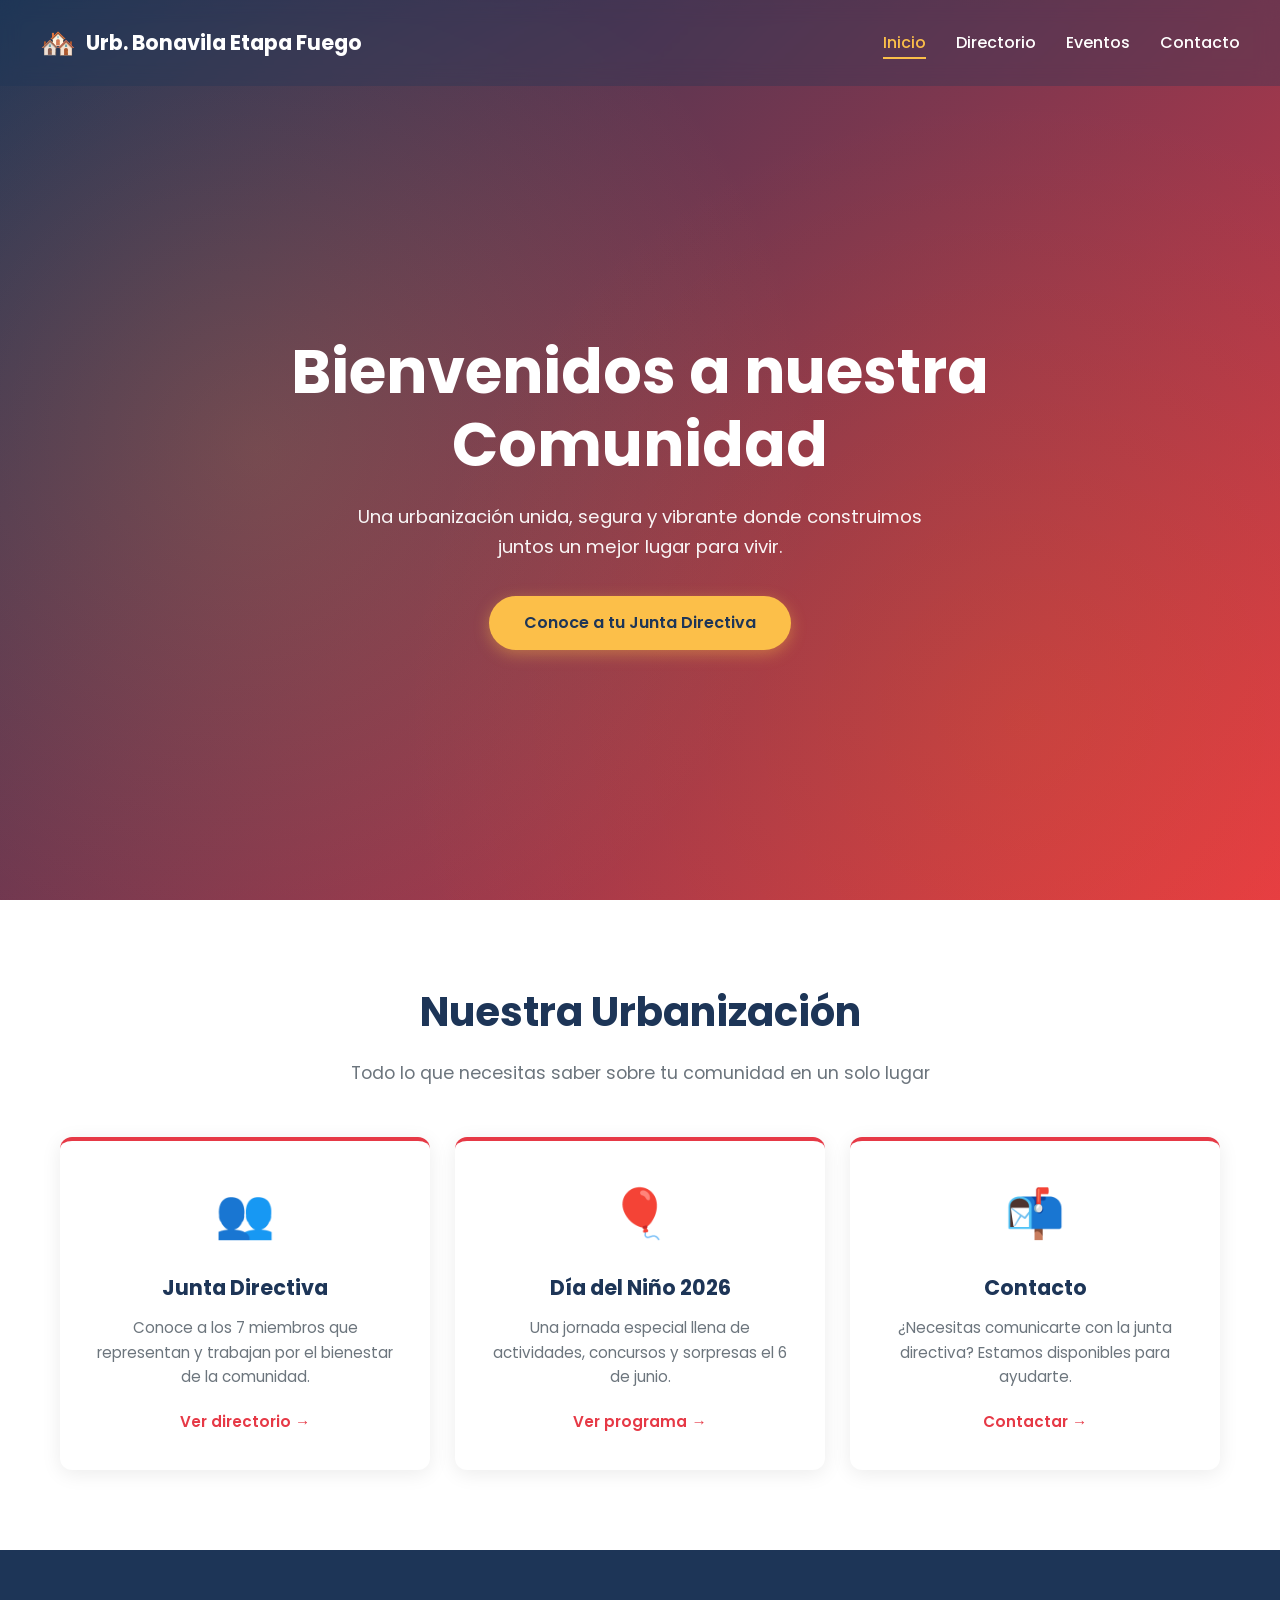
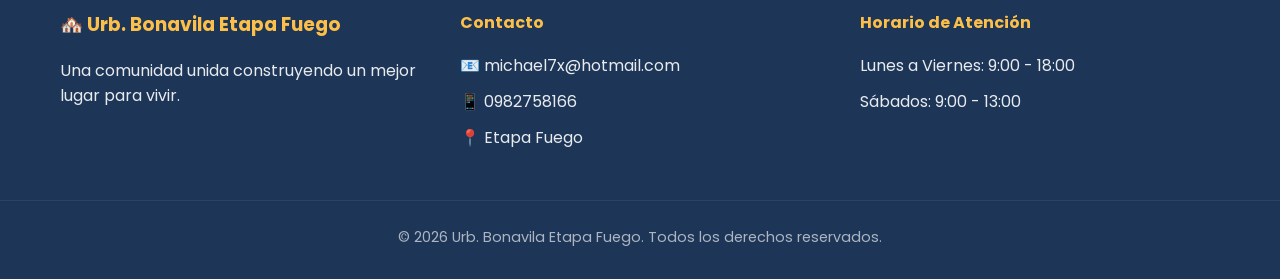
==== index.html @ 64ab481c "Add community portal pages, styles, and assets Introduce the initial site for Urb. Bonavila Etapa Fu" ====
<!DOCTYPE html>
<html lang="es">
<head>
    <meta charset="UTF-8">
    <meta name="viewport" content="width=device-width, initial-scale=1.0">
    <link rel="icon" href="system/icono.ico">
    <title>Urb. Bonavila Etapa Fuego - Portal Comunitario</title>
    <link rel="stylesheet" href="styles.css">
    <link href="https://fonts.googleapis.com/css2?family=Poppins:wght@300;400;500;600;700&display=swap" rel="stylesheet">
</head>
<body>
    <header class="hero">
        <nav class="navbar">
            <div class="logo">
                <a href="index.html" style="text-decoration:none;color:inherit;display:flex;align-items:center;gap:10px;">
                    <span class="logo-icon">🏘️</span>
                    <span class="logo-text">Urb. Bonavila Etapa Fuego</span>
                </a>
            </div>
            <ul class="nav-links">
                <li><a href="index.html" class="active">Inicio</a></li>
                <li><a href="directorio.html">Directorio</a></li>
                <li><a href="eventos.html">Eventos</a></li>
                <li><a href="index.html#contacto">Contacto</a></li>
            </ul>
            <button class="menu-toggle" aria-label="Menú">☰</button>
        </nav>
        <div class="hero-content" id="inicio">
            <h1>Bienvenidos a nuestra Comunidad</h1>
            <p>Una urbanización unida, segura y vibrante donde construimos juntos un mejor lugar para vivir.</p>
            <a href="directorio.html" class="btn-primary">Conoce a tu Junta Directiva</a>
        </div>
    </header>

    <main>
        <!-- ACCESOS RÁPIDOS -->
        <section class="section" id="highlights">
            <div class="container">
                <div class="section-header">
                    <h2>Nuestra Urbanización</h2>
                    <p>Todo lo que necesitas saber sobre tu comunidad en un solo lugar</p>
                </div>
                <div class="highlights-grid">
                    <a href="directorio.html" class="highlight-card">
                        <div class="highlight-icon">👥</div>
                        <h3>Junta Directiva</h3>
                        <p>Conoce a los 7 miembros que representan y trabajan por el bienestar de la comunidad.</p>
                        <span class="highlight-link">Ver directorio →</span>
                    </a>
                    <a href="eventos.html" class="highlight-card">
                        <div class="highlight-icon">🎈</div>
                        <h3>Día del Niño 2026</h3>
                        <p>Una jornada especial llena de actividades, concursos y sorpresas el 6 de junio.</p>
                        <span class="highlight-link">Ver programa →</span>
                    </a>
                    <a href="index.html#contacto" class="highlight-card">
                        <div class="highlight-icon">📬</div>
                        <h3>Contacto</h3>
                        <p>¿Necesitas comunicarte con la junta directiva? Estamos disponibles para ayudarte.</p>
                        <span class="highlight-link">Contactar →</span>
                    </a>
                </div>
            </div>
        </section>
    </main>

    <footer id="contacto">
        <div class="container footer-grid">
            <div>
                <h3>🏘️ Urb. Bonavila Etapa Fuego</h3>
                <p>Una comunidad unida construyendo un mejor lugar para vivir.</p>
            </div>
            <div>
                <h4>Contacto</h4>
                <p>📧 michael7x@hotmail.com</p>
                <p>📱 0982758166</p>
                <p>📍 Etapa Fuego</p>
            </div>
            <div>
                <h4>Horario de Atención</h4>
                <p>Lunes a Viernes: 9:00 - 18:00</p>
                <p>Sábados: 9:00 - 13:00</p>
            </div>
        </div>
        <div class="footer-bottom">
            <p>&copy; 2026 Urb. Bonavila Etapa Fuego. Todos los derechos reservados.</p>
        </div>
    </footer>

    <script src="script.js"></script>
</body>
</html>
---- styles.css ----
/* ===== RESET & BASE ===== */
* {
    margin: 0;
    padding: 0;
    box-sizing: border-box;
}

:root {
    --primary: #e63946;
    --primary-dark: #c1121f;
    --secondary: #f77f00;
    --accent: #fcbf49;
    --dark: #1d3557;
    --light: #f1faee;
    --gray: #6c757d;
    --light-gray: #f8f9fa;
    --white: #ffffff;
    --shadow: 0 4px 20px rgba(0, 0, 0, 0.08);
    --shadow-hover: 0 8px 30px rgba(0, 0, 0, 0.15);
    --transition: all 0.3s ease;
    --radius: 12px;
}

html { scroll-behavior: smooth; }

body {
    font-family: 'Poppins', -apple-system, BlinkMacSystemFont, sans-serif;
    line-height: 1.6;
    color: var(--dark);
    background: var(--white);
}

.container {
    max-width: 1200px;
    margin: 0 auto;
    padding: 0 20px;
}

/* ===== NAVBAR ===== */
.hero {
    background: linear-gradient(135deg, var(--dark) 0%, var(--primary) 100%);
    color: var(--white);
    min-height: 100vh;
    display: flex;
    flex-direction: column;
    position: relative;
    overflow: hidden;
}

.hero::before {
    content: '';
    position: absolute;
    inset: 0;
    background: radial-gradient(circle at 20% 50%, rgba(252, 191, 73, 0.15) 0%, transparent 50%),
                radial-gradient(circle at 80% 80%, rgba(247, 127, 0, 0.15) 0%, transparent 50%);
}

.navbar {
    display: flex;
    justify-content: space-between;
    align-items: center;
    padding: 20px 40px;
    position: relative;
    z-index: 10;
    backdrop-filter: blur(10px);
    background: rgba(29, 53, 87, 0.3);
}

.logo {
    display: flex;
    align-items: center;
    gap: 10px;
    font-weight: 700;
    font-size: 1.3rem;
}

.logo-icon { font-size: 1.8rem; }

.nav-links {
    display: flex;
    gap: 30px;
    list-style: none;
}

.nav-links a {
    color: var(--white);
    text-decoration: none;
    font-weight: 500;
    transition: var(--transition);
    position: relative;
}

.nav-links a::after {
    content: '';
    position: absolute;
    bottom: -5px;
    left: 0;
    width: 0;
    height: 2px;
    background: var(--accent);
    transition: width 0.3s ease;
}

.nav-links a:hover::after { width: 100%; }

.menu-toggle {
    display: none;
    background: none;
    border: none;
    color: var(--white);
    font-size: 1.8rem;
    cursor: pointer;
}

/* ===== HERO CONTENT ===== */
.hero-content {
    flex: 1;
    display: flex;
    flex-direction: column;
    justify-content: center;
    align-items: center;
    text-align: center;
    padding: 60px 20px;
    position: relative;
    z-index: 5;
    max-width: 800px;
    margin: 0 auto;
}

.hero-content h1 {
    font-size: clamp(2rem, 5vw, 3.8rem);
    font-weight: 700;
    margin-bottom: 20px;
    line-height: 1.2;
}

.hero-content p {
    font-size: 1.15rem;
    margin-bottom: 35px;
    opacity: 0.95;
    max-width: 600px;
}

.btn-primary {
    display: inline-block;
    background: var(--accent);
    color: var(--dark);
    padding: 14px 35px;
    border-radius: 50px;
    text-decoration: none;
    font-weight: 600;
    transition: var(--transition);
    box-shadow: 0 4px 15px rgba(252, 191, 73, 0.4);
}

.btn-primary:hover {
    transform: translateY(-3px);
    box-shadow: 0 8px 25px rgba(252, 191, 73, 0.6);
    background: var(--secondary);
    color: var(--white);
}

/* ===== SECTIONS ===== */
.section {
    padding: 80px 0;
}

.section-alt {
    background: var(--light-gray);
}

.section-header {
    text-align: center;
    margin-bottom: 50px;
}

.section-header h2 {
    font-size: clamp(1.8rem, 4vw, 2.5rem);
    color: var(--dark);
    margin-bottom: 15px;
    font-weight: 700;
}

.section-header p {
    color: var(--gray);
    font-size: 1.1rem;
    max-width: 600px;
    margin: 0 auto;
}

.event-date-badge {
    display: inline-block;
    margin-top: 20px;
    background: linear-gradient(135deg, var(--primary), var(--secondary));
    color: var(--white);
    padding: 10px 25px;
    border-radius: 50px;
    font-weight: 600;
    box-shadow: var(--shadow);
}

/* ===== TABS ===== */
.tabs {
    background: var(--white);
    border-radius: var(--radius);
    box-shadow: var(--shadow);
    overflow: hidden;
}

.tab-buttons {
    display: flex;
    flex-wrap: wrap;
    background: var(--light-gray);
    border-bottom: 1px solid #e0e0e0;
}

.tab-btn {
    flex: 1;
    min-width: 130px;
    padding: 18px 20px;
    background: transparent;
    border: none;
    cursor: pointer;
    font-family: inherit;
    font-size: 0.95rem;
    font-weight: 500;
    color: var(--gray);
    transition: var(--transition);
    border-bottom: 3px solid transparent;
    white-space: nowrap;
}

.tab-btn:hover {
    color: var(--primary);
    background: rgba(230, 57, 70, 0.05);
}

.tab-btn.active {
    color: var(--primary);
    background: var(--white);
    border-bottom-color: var(--primary);
    font-weight: 600;
}

.tab-content {
    display: none;
    padding: 40px;
    animation: fadeIn 0.4s ease;
}

.tab-content.active { display: block; }

@keyframes fadeIn {
    from { opacity: 0; transform: translateY(10px); }
    to { opacity: 1; transform: translateY(0); }
}

/* ===== PROFILE CARD ===== */
.profile-card {
    display: flex;
    gap: 35px;
    align-items: flex-start;
}

.avatar {
    width: 120px;
    height: 120px;
    background: linear-gradient(135deg, var(--primary), var(--secondary));
    border-radius: 50%;
    display: flex;
    align-items: center;
    justify-content: center;
    font-size: 3.5rem;
    flex-shrink: 0;
    box-shadow: var(--shadow);
}

.profile-info { flex: 1; }

.role-badge {
    display: inline-block;
    background: rgba(230, 57, 70, 0.1);
    color: var(--primary);
    padding: 5px 14px;
    border-radius: 20px;
    font-size: 0.85rem;
    font-weight: 600;
    margin-bottom: 10px;
}

.avatar--photo {
    background: none;
    box-shadow: var(--shadow);
    overflow: hidden;
}

.avatar--photo img {
    width: 100%;
    height: 100%;
    object-fit: cover;
    display: block;
}

.profile-info h3 {
    font-size: 1.6rem;
    color: var(--dark);
    margin-bottom: 12px;
}

.description {
    color: var(--gray);
    margin-bottom: 18px;
}

.responsibilities {
    list-style: none;
    margin-bottom: 20px;
}

.responsibilities li {
    padding: 6px 0 6px 25px;
    position: relative;
    color: var(--dark);
}

.responsibilities li::before {
    content: '✓';
    position: absolute;
    left: 0;
    color: var(--primary);
    font-weight: 700;
}

.vocal-support {
    color: var(--gray);
    font-style: italic;
    font-size: 0.95rem;
    margin-bottom: 18px;
}

.contact-row {
    display: flex;
    flex-wrap: wrap;
    gap: 20px;
    padding-top: 15px;
    border-top: 1px solid #eee;
    color: var(--gray);
    font-size: 0.95rem;
}

/* ===== EVENTS TIMELINE ===== */
.events-timeline {
    display: grid;
    grid-template-columns: repeat(auto-fill, minmax(320px, 1fr));
    gap: 25px;
    margin-bottom: 40px;
}

.event-card {
    background: var(--white);
    border-radius: var(--radius);
    overflow: hidden;
    box-shadow: var(--shadow);
    transition: var(--transition);
    display: flex;
    flex-direction: column;
}

.event-card:hover {
    transform: translateY(-5px);
    box-shadow: var(--shadow-hover);
}

.event-time {
    background: linear-gradient(135deg, var(--primary), var(--secondary));
    color: var(--white);
    padding: 12px 20px;
    font-weight: 600;
    font-size: 1.05rem;
}

.event-body {
    padding: 25px;
    flex: 1;
    display: flex;
    flex-direction: column;
}

.event-icon {
    font-size: 2.5rem;
    margin-bottom: 12px;
}

.event-body h3 {
    color: var(--dark);
    margin-bottom: 10px;
    font-size: 1.2rem;
}

.event-body p {
    color: var(--gray);
    margin-bottom: 15px;
    flex: 1;
}

.event-location {
    color: var(--primary);
    font-size: 0.9rem;
    font-weight: 500;
}

/* ===== INFO BOX ===== */
.event-info-box {
    background: var(--white);
    border-radius: var(--radius);
    padding: 35px;
    box-shadow: var(--shadow);
    border-left: 5px solid var(--accent);
}

.event-info-box h3 {
    color: var(--dark);
    margin-bottom: 20px;
    font-size: 1.4rem;
}

.event-info-box ul {
    list-style: none;
}

.event-info-box li {
    padding: 10px 0;
    border-bottom: 1px dashed #eee;
    color: var(--dark);
}

.event-info-box li:last-child { border-bottom: none; }

.event-info-box strong { color: var(--primary); }

/* ===== FOOTER ===== */
footer {
    background: var(--dark);
    color: var(--white);
    padding: 60px 0 20px;
}

.footer-grid {
    display: grid;
    grid-template-columns: repeat(auto-fit, minmax(250px, 1fr));
    gap: 40px;
    margin-bottom: 40px;
}

footer h3, footer h4 {
    margin-bottom: 18px;
    color: var(--accent);
}

footer p {
    margin-bottom: 10px;
    opacity: 0.9;
}

.footer-bottom {
    text-align: center;
    padding-top: 25px;
    border-top: 1px solid rgba(255, 255, 255, 0.1);
    opacity: 0.7;
    font-size: 0.9rem;
}

/* ===== PAGE HEADER (inner pages) ===== */
.page-header {
    background: linear-gradient(135deg, var(--dark) 0%, var(--primary) 100%);
    color: var(--white);
    position: relative;
    overflow: hidden;
}

.page-header::before {
    content: '';
    position: absolute;
    inset: 0;
    background: radial-gradient(circle at 20% 50%, rgba(252, 191, 73, 0.15) 0%, transparent 50%),
                radial-gradient(circle at 80% 80%, rgba(247, 127, 0, 0.15) 0%, transparent 50%);
}

.page-header--events {
    background: linear-gradient(135deg, #1a0a2e 0%, #e63946 60%, #f77f00 100%);
}

.page-header-content {
    position: relative;
    z-index: 5;
    text-align: center;
    padding: 50px 20px 60px;
    max-width: 800px;
    margin: 0 auto;
}

.page-header-content h1 {
    font-size: clamp(1.8rem, 4vw, 3rem);
    font-weight: 700;
    margin-bottom: 15px;
}

.page-header-content p {
    font-size: 1.05rem;
    opacity: 0.9;
    margin-bottom: 20px;
}

.page-breadcrumb {
    display: block;
    font-size: 0.9rem;
    opacity: 0.75;
    margin-bottom: 12px;
}

.page-breadcrumb a {
    color: var(--accent);
    text-decoration: none;
}

/* ===== ACTIVE NAV LINK ===== */
.nav-links a.active {
    color: var(--accent);
}

.nav-links a.active::after { width: 100%; background: var(--accent); }

/* ===== HIGHLIGHTS GRID ===== */
.highlights-grid {
    display: grid;
    grid-template-columns: repeat(auto-fit, minmax(280px, 1fr));
    gap: 25px;
}

.highlight-card {
    display: block;
    background: var(--white);
    border-radius: var(--radius);
    padding: 35px 30px;
    text-decoration: none;
    color: var(--dark);
    box-shadow: var(--shadow);
    border-top: 4px solid var(--primary);
    transition: var(--transition);
    text-align: center;
}

.highlight-card:hover {
    transform: translateY(-6px);
    box-shadow: var(--shadow-hover);
    border-top-color: var(--secondary);
}

.highlight-icon {
    font-size: 3rem;
    margin-bottom: 18px;
}

.highlight-card h3 {
    font-size: 1.3rem;
    margin-bottom: 12px;
    color: var(--dark);
}

.highlight-card p {
    color: var(--gray);
    margin-bottom: 20px;
    font-size: 0.95rem;
}

.highlight-link {
    color: var(--primary);
    font-weight: 600;
    font-size: 0.95rem;
}

/* ===== EVENTS HUB ===== */
.events-hub {
    display: grid;
    grid-template-columns: repeat(auto-fit, minmax(340px, 1fr));
    gap: 30px;
}

.event-hub-card {
    display: flex;
    flex-direction: column;
    text-decoration: none;
    color: var(--dark);
    background: var(--white);
    border-radius: var(--radius);
    overflow: hidden;
    box-shadow: var(--shadow);
    transition: var(--transition);
}

.event-hub-card:hover {
    transform: translateY(-8px);
    box-shadow: var(--shadow-hover);
}

.event-hub-banner {
    height: 160px;
    display: flex;
    align-items: center;
    justify-content: center;
}

.event-hub-banner--nino {
    background: linear-gradient(135deg, #e63946, #fcbf49);
}

.event-hub-banner--padre {
    background: linear-gradient(135deg, #1d3557, #457b9d);
}

.event-hub-emoji { font-size: 5rem; }

.event-hub-body {
    padding: 28px;
    flex: 1;
    display: flex;
    flex-direction: column;
    gap: 14px;
}

.event-hub-meta {
    display: flex;
    align-items: center;
    justify-content: space-between;
    gap: 10px;
}

.event-hub-tag {
    font-size: 0.8rem;
    font-weight: 600;
    color: var(--gray);
    text-transform: uppercase;
    letter-spacing: 0.05em;
}

.event-hub-status {
    font-size: 0.78rem;
    font-weight: 600;
    padding: 4px 12px;
    border-radius: 20px;
}

.event-hub-status--upcoming {
    background: rgba(34, 197, 94, 0.12);
    color: #15803d;
}

.event-hub-status--past {
    background: rgba(107, 114, 128, 0.12);
    color: #4b5563;
}

.event-hub-card h3 {
    font-size: 1.5rem;
    color: var(--dark);
    margin: 0;
}

.event-hub-card p {
    color: var(--gray);
    font-size: 0.95rem;
    margin: 0;
    flex: 1;
}

.event-hub-details {
    display: flex;
    flex-direction: column;
    gap: 6px;
    font-size: 0.9rem;
    color: var(--dark);
    padding: 14px 0;
    border-top: 1px solid #f0f0f0;
    border-bottom: 1px solid #f0f0f0;
}

.event-hub-footer { padding-top: 4px; }

.event-hub-cta {
    color: var(--primary);
    font-weight: 600;
    font-size: 0.95rem;
}

/* Page header color variants */
.page-header--nino {
    background: linear-gradient(135deg, #7b1523 0%, #e63946 50%, #f77f00 100%);
}

.page-header--padre {
    background: linear-gradient(135deg, #0d1b2a 0%, #1d3557 50%, #457b9d 100%);
}

@media (max-width: 480px) {
    .events-hub { grid-template-columns: 1fr; }
    .event-hub-banner { height: 120px; }
    .event-hub-emoji { font-size: 3.5rem; }
}

/* ===== PARTICIPANTS TABLE ===== */
.ev-tabs .tab-content { padding: 30px 35px; }

.table-toolbar {
    display: flex;
    justify-content: space-between;
    align-items: center;
    flex-wrap: wrap;
    gap: 15px;
    margin-bottom: 20px;
}

.table-toolbar h3 {
    font-size: 1.25rem;
    color: var(--dark);
}

.table-search {
    padding: 9px 16px;
    border: 2px solid #e0e0e0;
    border-radius: 50px;
    font-family: inherit;
    font-size: 0.9rem;
    outline: none;
    transition: var(--transition);
    width: 250px;
}

.table-search:focus {
    border-color: var(--primary);
    box-shadow: 0 0 0 3px rgba(230, 57, 70, 0.1);
}

.table-wrapper {
    overflow-x: auto;
    border-radius: var(--radius);
    box-shadow: var(--shadow);
}

.participants-table {
    width: 100%;
    border-collapse: collapse;
    background: var(--white);
    font-size: 0.95rem;
}

.participants-table thead tr {
    background: linear-gradient(135deg, var(--dark), var(--primary));
    color: var(--white);
}

.participants-table th {
    padding: 14px 18px;
    text-align: left;
    font-weight: 600;
    white-space: nowrap;
}

.participants-table td {
    padding: 14px 18px;
    vertical-align: top;
    border-bottom: 1px solid #f0f0f0;
    color: var(--dark);
}

.participants-table tbody tr:hover {
    background: rgba(230, 57, 70, 0.04);
}

.participants-table tbody tr:last-child td { border-bottom: none; }

.text-center { text-align: center; font-weight: 600; }

.badge {
    display: inline-block;
    padding: 4px 12px;
    border-radius: 20px;
    font-size: 0.8rem;
    font-weight: 600;
    white-space: nowrap;
}

.badge--pending {
    background: rgba(247, 127, 0, 0.15);
    color: #c77000;
}

.badge--paid {
    background: rgba(34, 197, 94, 0.15);
    color: #15803d;
}

.children-list {
    list-style: none;
    margin: 0;
    padding: 0;
}

.children-list li {
    padding: 3px 0;
    font-size: 0.9rem;
    color: var(--gray);
}

.table-footer-note {
    margin-top: 14px;
    color: var(--gray);
    font-size: 0.9rem;
    text-align: right;
}

/* Responsive table cards on mobile */
@media (max-width: 640px) {
    .participants-table thead { display: none; }
    .participants-table tbody tr {
        display: block;
        margin-bottom: 16px;
        border-radius: var(--radius);
        box-shadow: var(--shadow);
        overflow: hidden;
    }
    .participants-table td {
        display: flex;
        justify-content: space-between;
        align-items: flex-start;
        gap: 10px;
        border-bottom: 1px solid #f0f0f0;
    }
    .participants-table td::before {
        content: attr(data-label);
        font-weight: 600;
        color: var(--primary);
        white-space: nowrap;
        min-width: 100px;
    }
    .table-search { width: 100%; }
    .table-toolbar { flex-direction: column; align-items: flex-start; }
    .ev-tabs .tab-content { padding: 20px; }
}

/* ===== RESPONSIVE for page-header ===== */
@media (max-width: 480px) {
    .page-header-content { padding: 35px 15px 45px; }
    .highlights-grid { grid-template-columns: 1fr; }
}


@media (max-width: 768px) {
    .navbar {
        padding: 15px 20px;
    }

    .nav-links {
        display: none;
        position: absolute;
        top: 100%;
        left: 0;
        right: 0;
        background: var(--dark);
        flex-direction: column;
        padding: 20px;
        gap: 15px;
    }

    .nav-links.show { display: flex; }

    .menu-toggle { display: block; }

    .section { padding: 60px 0; }

    .tab-buttons { flex-direction: column; }

    .tab-btn {
        min-width: 100%;
        border-bottom: 1px solid #e0e0e0;
        border-left: 3px solid transparent;
    }

    .tab-btn.active {
        border-bottom-color: #e0e0e0;
        border-left-color: var(--primary);
    }

    .tab-content { padding: 25px; }

    .profile-card {
        flex-direction: column;
        align-items: center;
        text-align: center;
    }

    .responsibilities li { text-align: left; }

    .contact-row { justify-content: center; }
}

@media (max-width: 480px) {
    .hero-content { padding: 40px 15px; }
    .avatar { width: 90px; height: 90px; font-size: 2.8rem; }
    .events-timeline { grid-template-columns: 1fr; }
    .event-info-box { padding: 25px; }
}
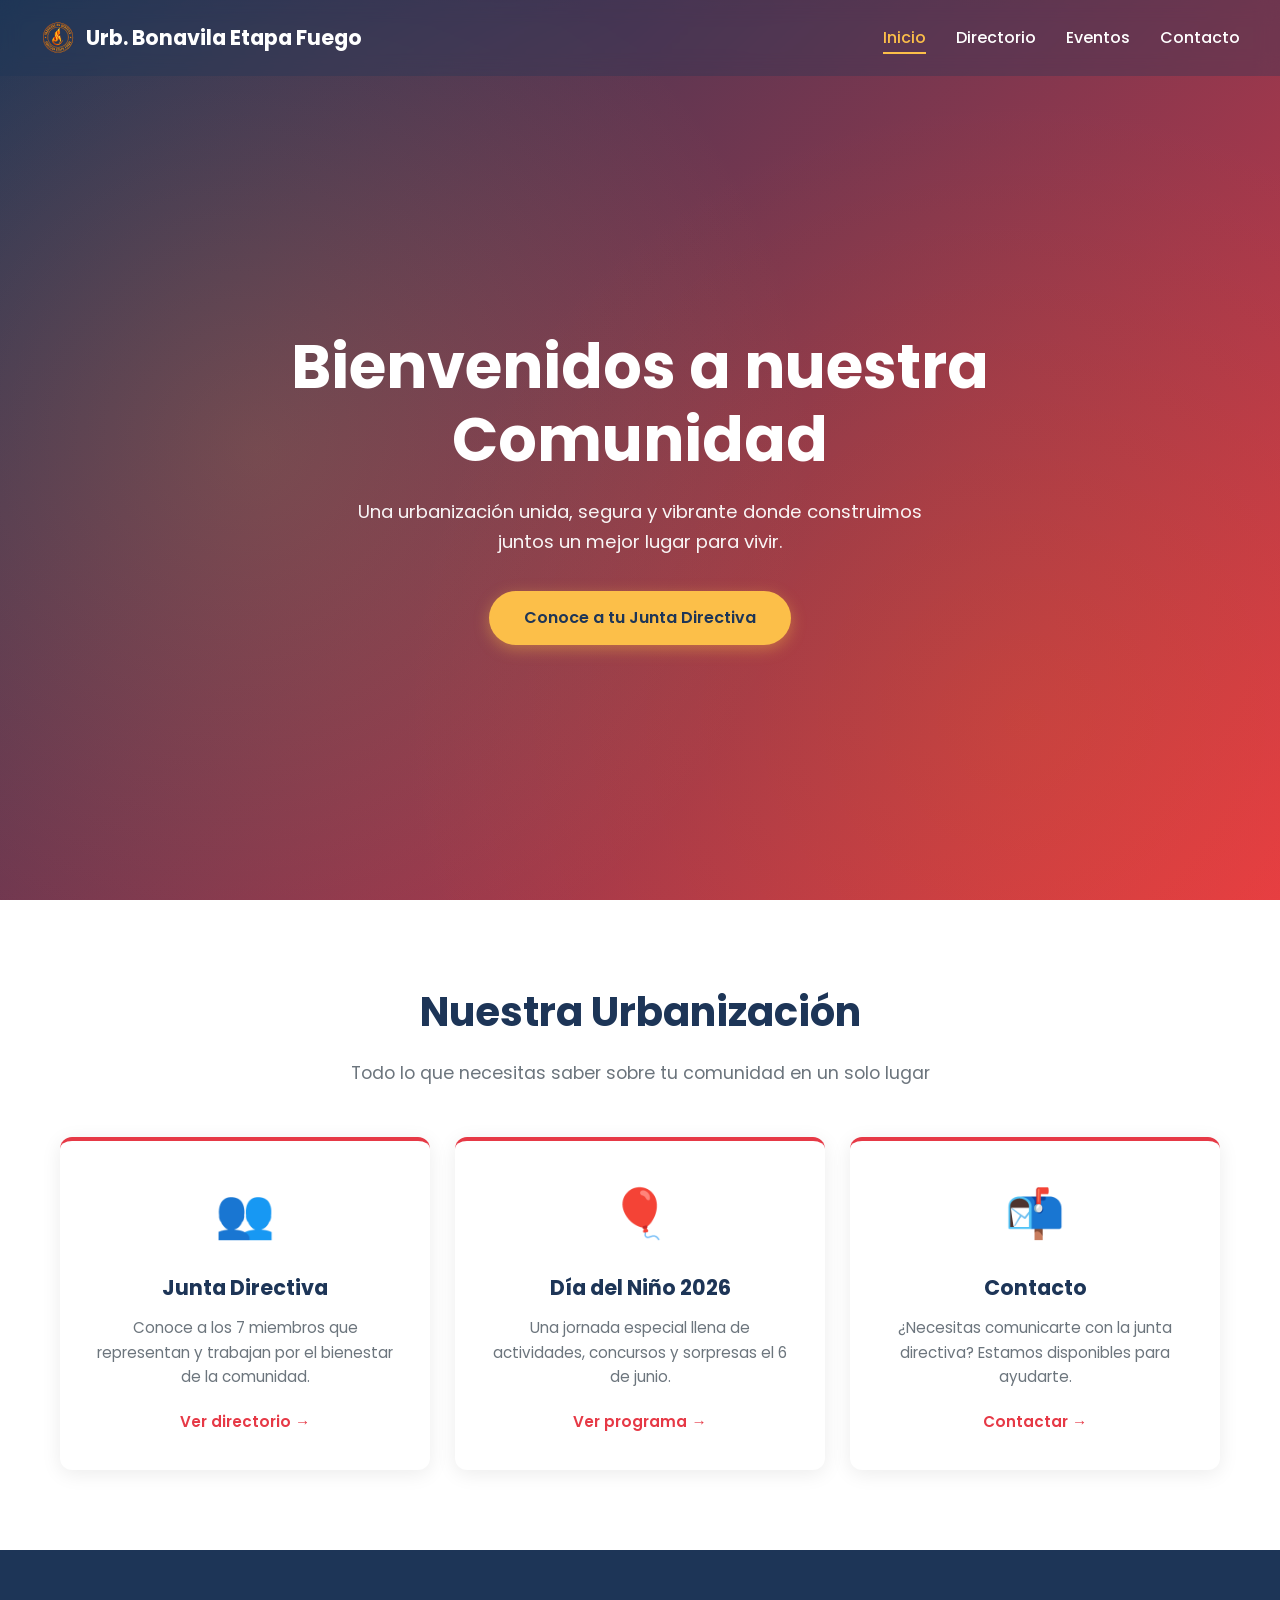
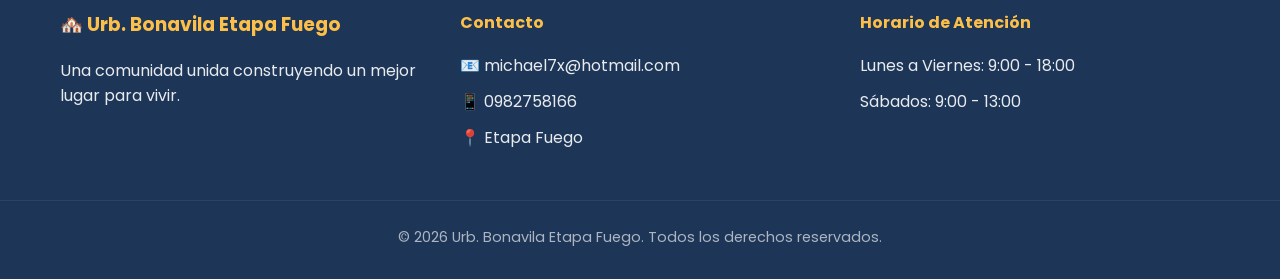
==== commit 4992543a: "Replace emoji logo with image and add asset Replace the emoji-based logo with an <img> element acros" ====
--- a/index.html
+++ b/index.html
@@ -13,7 +13,7 @@
         <nav class="navbar">
             <div class="logo">
                 <a href="index.html" style="text-decoration:none;color:inherit;display:flex;align-items:center;gap:10px;">
-                    <span class="logo-icon">🏘️</span>
+                    <img src="system/icono.png" alt="Logo" class="logo-icon">
                     <span class="logo-text">Urb. Bonavila Etapa Fuego</span>
                 </a>
             </div>
--- a/styles.css
+++ b/styles.css
@@ -74,7 +74,7 @@
     font-size: 1.3rem;
 }
 
-.logo-icon { font-size: 1.8rem; }
+.logo-icon { height: 36px; width: auto; display: block; }
 
 .nav-links {
     display: flex;
@@ -877,17 +877,21 @@
 
     .section { padding: 60px 0; }
 
-    .tab-buttons { flex-direction: column; }
+    .tab-buttons {
+        overflow-x: auto;
+        flex-wrap: nowrap;
+        -webkit-overflow-scrolling: touch;
+        scrollbar-width: none;
+    }
+
+    .tab-buttons::-webkit-scrollbar { display: none; }
 
     .tab-btn {
-        min-width: 100%;
-        border-bottom: 1px solid #e0e0e0;
-        border-left: 3px solid transparent;
-    }
-
-    .tab-btn.active {
-        border-bottom-color: #e0e0e0;
-        border-left-color: var(--primary);
+        flex: 0 0 auto;
+        min-width: unset;
+        padding: 14px 16px;
+        font-size: 0.85rem;
+        white-space: nowrap;
     }
 
     .tab-content { padding: 25px; }
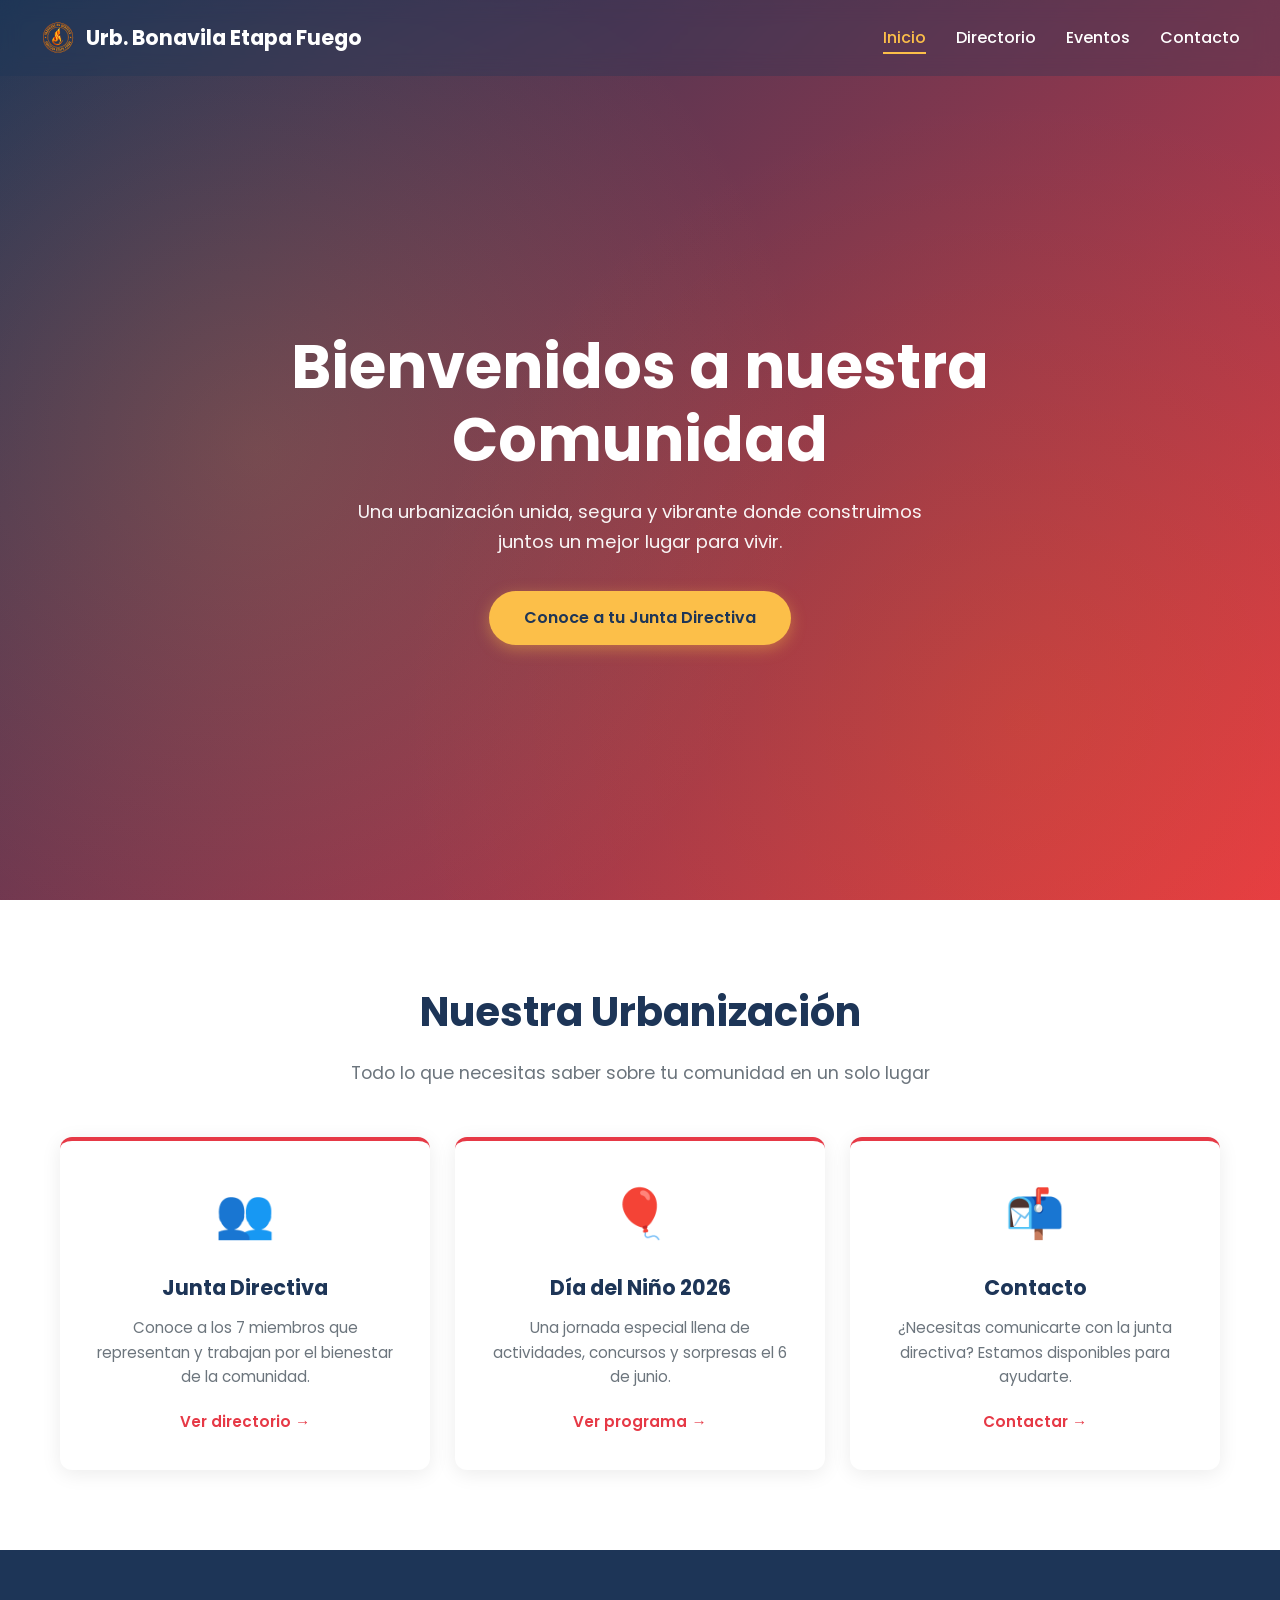
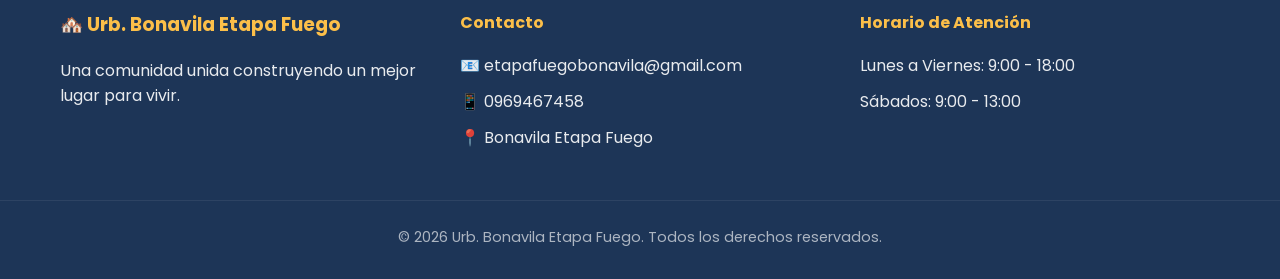
==== commit 30d13b5b: "Add navbar/footer scripts; update events and directorio Introduce shared navbar.js and footer.js and" ====
--- a/index.html
+++ b/index.html
@@ -10,21 +10,8 @@
 </head>
 <body>
     <header class="hero">
-        <nav class="navbar">
-            <div class="logo">
-                <a href="index.html" style="text-decoration:none;color:inherit;display:flex;align-items:center;gap:10px;">
-                    <img src="system/icono.png" alt="Logo" class="logo-icon">
-                    <span class="logo-text">Urb. Bonavila Etapa Fuego</span>
-                </a>
-            </div>
-            <ul class="nav-links">
-                <li><a href="index.html" class="active">Inicio</a></li>
-                <li><a href="directorio.html">Directorio</a></li>
-                <li><a href="eventos.html">Eventos</a></li>
-                <li><a href="index.html#contacto">Contacto</a></li>
-            </ul>
-            <button class="menu-toggle" aria-label="Menú">☰</button>
-        </nav>
+        <nav id="site-navbar" class="navbar"></nav>
+        <script src="navbar.js"></script>
         <div class="hero-content" id="inicio">
             <h1>Bienvenidos a nuestra Comunidad</h1>
             <p>Una urbanización unida, segura y vibrante donde construimos juntos un mejor lugar para vivir.</p>
@@ -64,29 +51,9 @@
         </section>
     </main>
 
-    <footer id="contacto">
-        <div class="container footer-grid">
-            <div>
-                <h3>🏘️ Urb. Bonavila Etapa Fuego</h3>
-                <p>Una comunidad unida construyendo un mejor lugar para vivir.</p>
-            </div>
-            <div>
-                <h4>Contacto</h4>
-                <p>📧 michael7x@hotmail.com</p>
-                <p>📱 0982758166</p>
-                <p>📍 Etapa Fuego</p>
-            </div>
-            <div>
-                <h4>Horario de Atención</h4>
-                <p>Lunes a Viernes: 9:00 - 18:00</p>
-                <p>Sábados: 9:00 - 13:00</p>
-            </div>
-        </div>
-        <div class="footer-bottom">
-            <p>&copy; 2026 Urb. Bonavila Etapa Fuego. Todos los derechos reservados.</p>
-        </div>
-    </footer>
+    <div id="site-footer"></div>
 
+    <script src="footer.js"></script>
     <script src="script.js"></script>
 </body>
 </html>
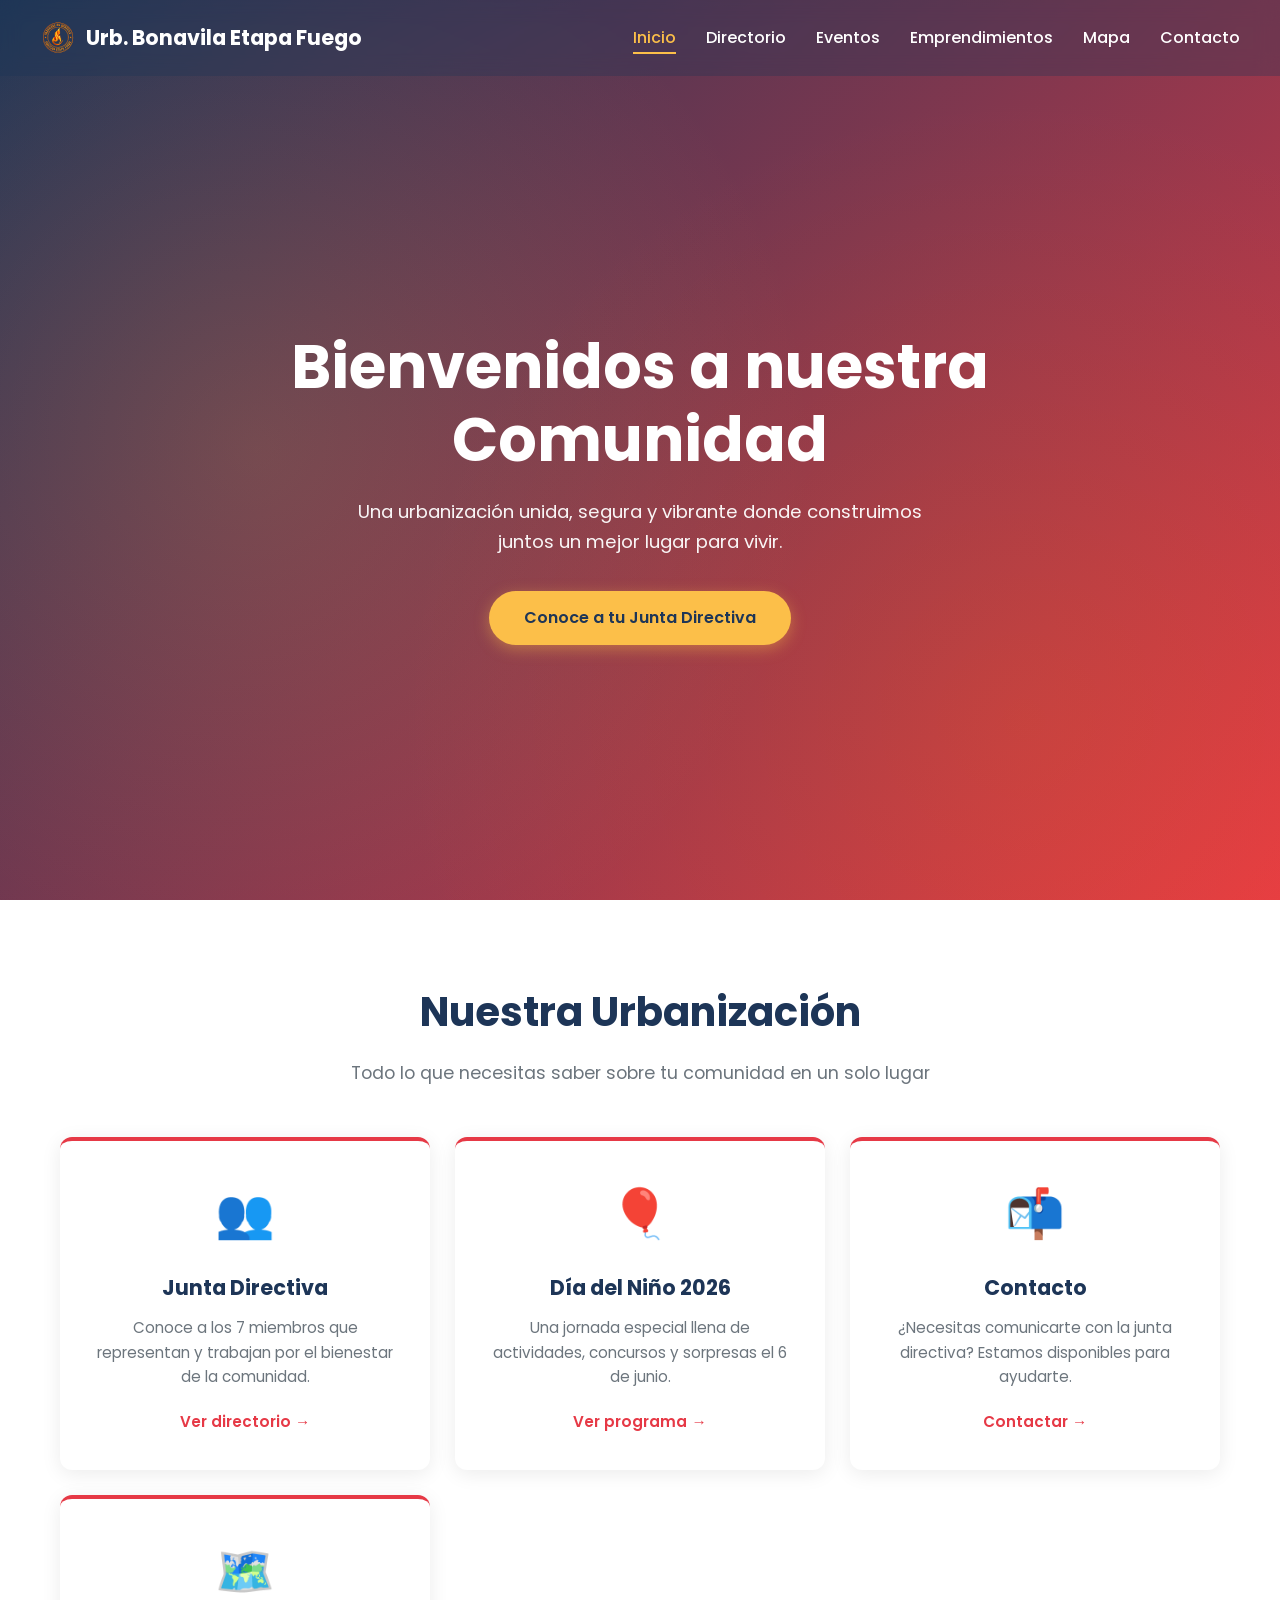
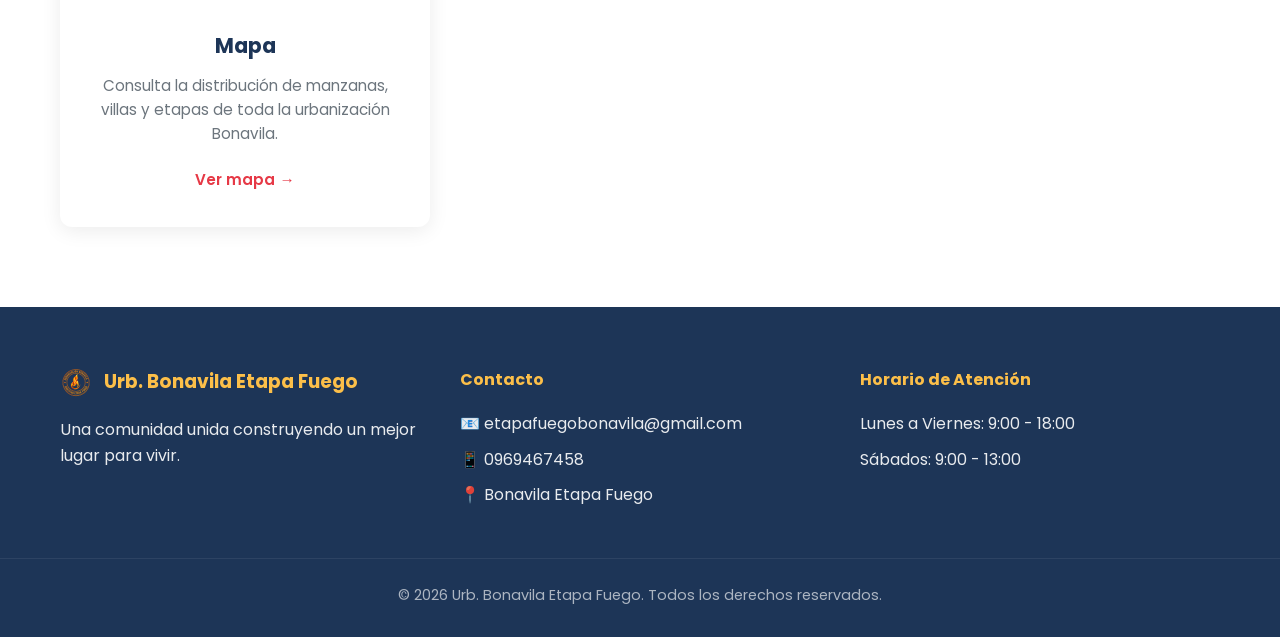
==== commit e0d0fbce: "added mapa" ====
--- a/index.html
+++ b/index.html
@@ -46,6 +46,12 @@
                         <p>¿Necesitas comunicarte con la junta directiva? Estamos disponibles para ayudarte.</p>
                         <span class="highlight-link">Contactar →</span>
                     </a>
+                    <a href="mapa.html" class="highlight-card">
+                        <div class="highlight-icon">🗺️</div>
+                        <h3>Mapa</h3>
+                        <p>Consulta la distribución de manzanas, villas y etapas de toda la urbanización Bonavila.</p>
+                        <span class="highlight-link">Ver mapa →</span>
+                    </a>
                 </div>
             </div>
         </section>
--- a/styles.css
+++ b/styles.css
@@ -817,6 +817,30 @@
     font-size: 0.9rem;
     text-align: right;
 }
+
+/* ===== SUMMARY TOTALES TAB ===== */
+.summary-grid {
+    display: grid;
+    grid-template-columns: repeat(auto-fit, minmax(160px, 1fr));
+    gap: 16px;
+    margin-top: 8px;
+}
+.summary-card {
+    background: #fff;
+    border-radius: var(--radius);
+    box-shadow: var(--shadow);
+    padding: 28px 20px 24px;
+    text-align: center;
+    border-top: 4px solid var(--accent);
+}
+.summary-card--pending { border-top-color: #f77f00; }
+.summary-card--paid    { border-top-color: #2a9d8f; }
+.summary-card--kids    { border-top-color: var(--accent); }
+.summary-card--boy     { border-top-color: #457b9d; }
+.summary-card--girl    { border-top-color: var(--primary); }
+.summary-label { font-size: 0.82rem; color: #888; margin-bottom: 10px; font-weight: 500; text-transform: uppercase; letter-spacing: 0.04em; }
+.summary-value { font-size: 2.4rem; font-weight: 700; color: var(--dark); line-height: 1; }
+.summary-sub   { font-size: 1.05rem; color: #666; margin-top: 8px; font-weight: 600; }
 
 /* Responsive table cards on mobile */
 @media (max-width: 640px) {
@@ -842,6 +866,7 @@
         white-space: nowrap;
         min-width: 100px;
     }
+    .participants-table td.text-center { text-align: left; }
     .table-search { width: 100%; }
     .table-toolbar { flex-direction: column; align-items: flex-start; }
     .ev-tabs .tab-content { padding: 20px; }
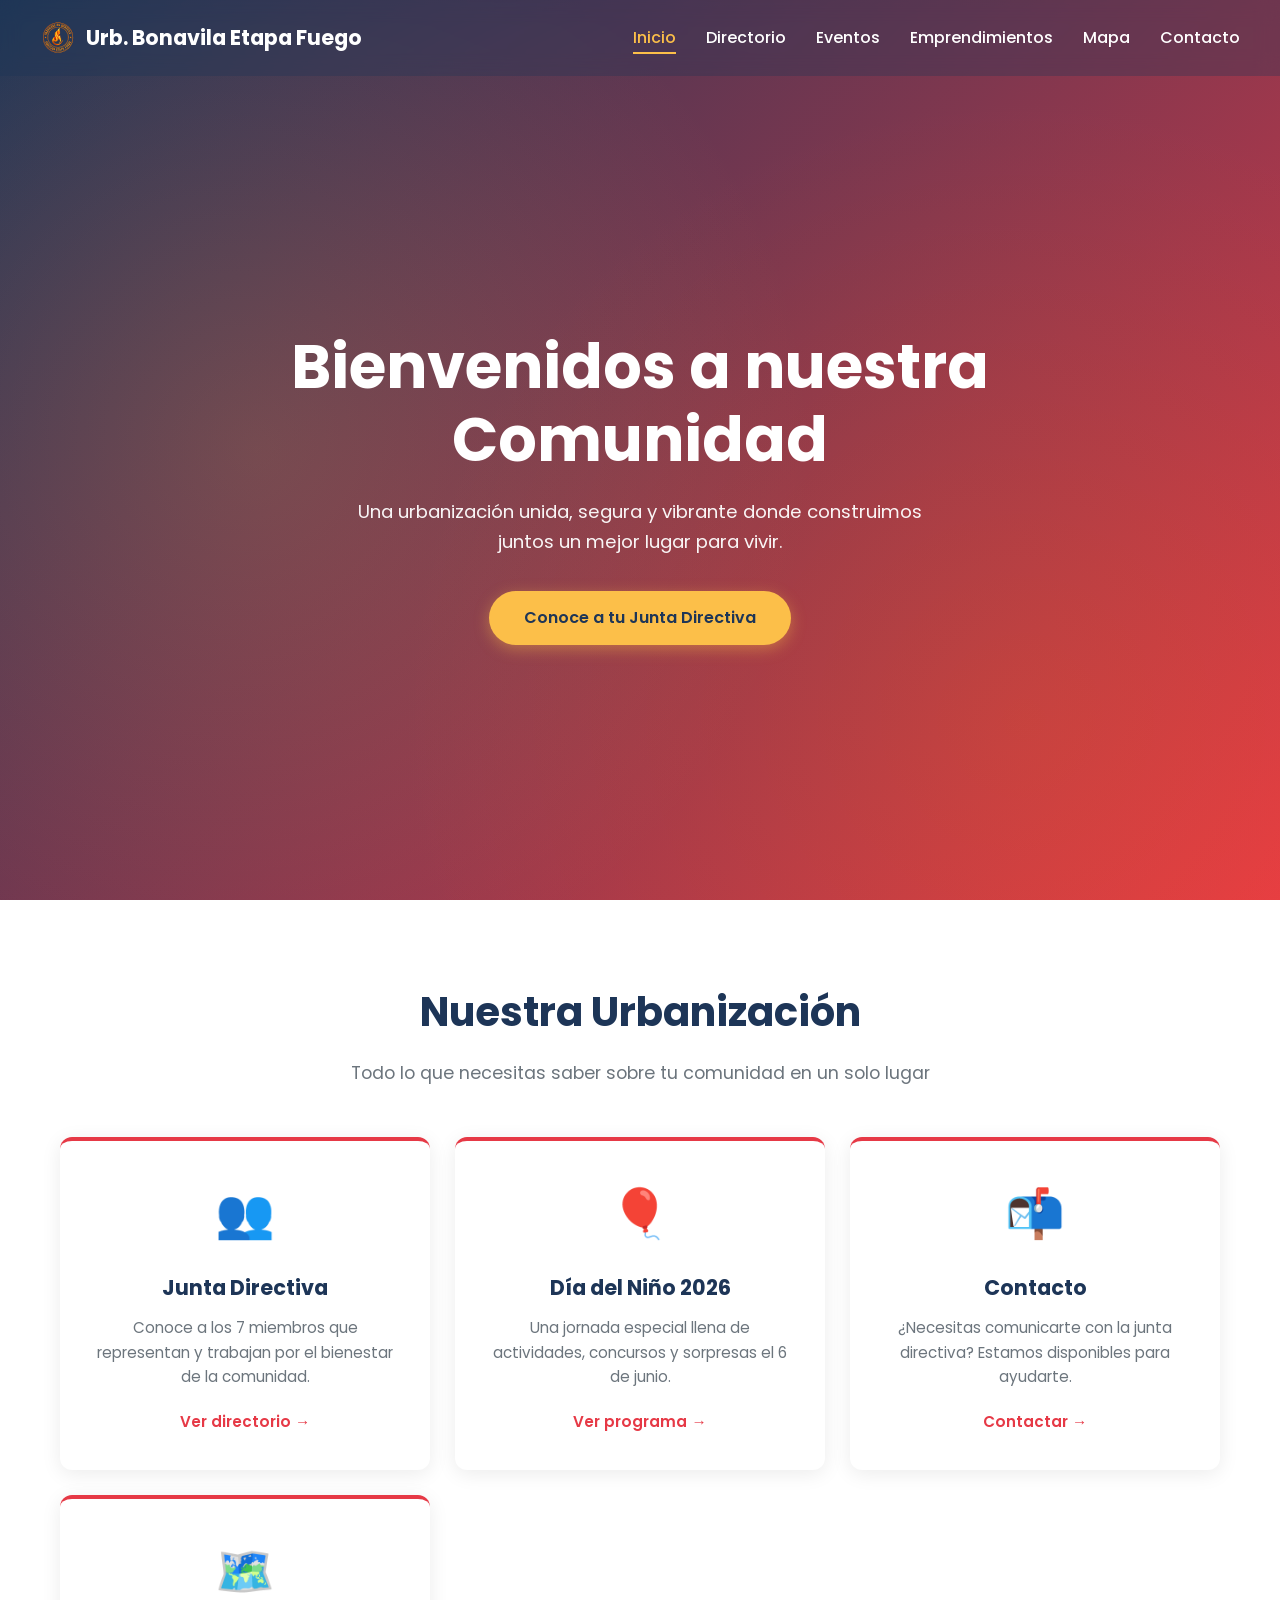
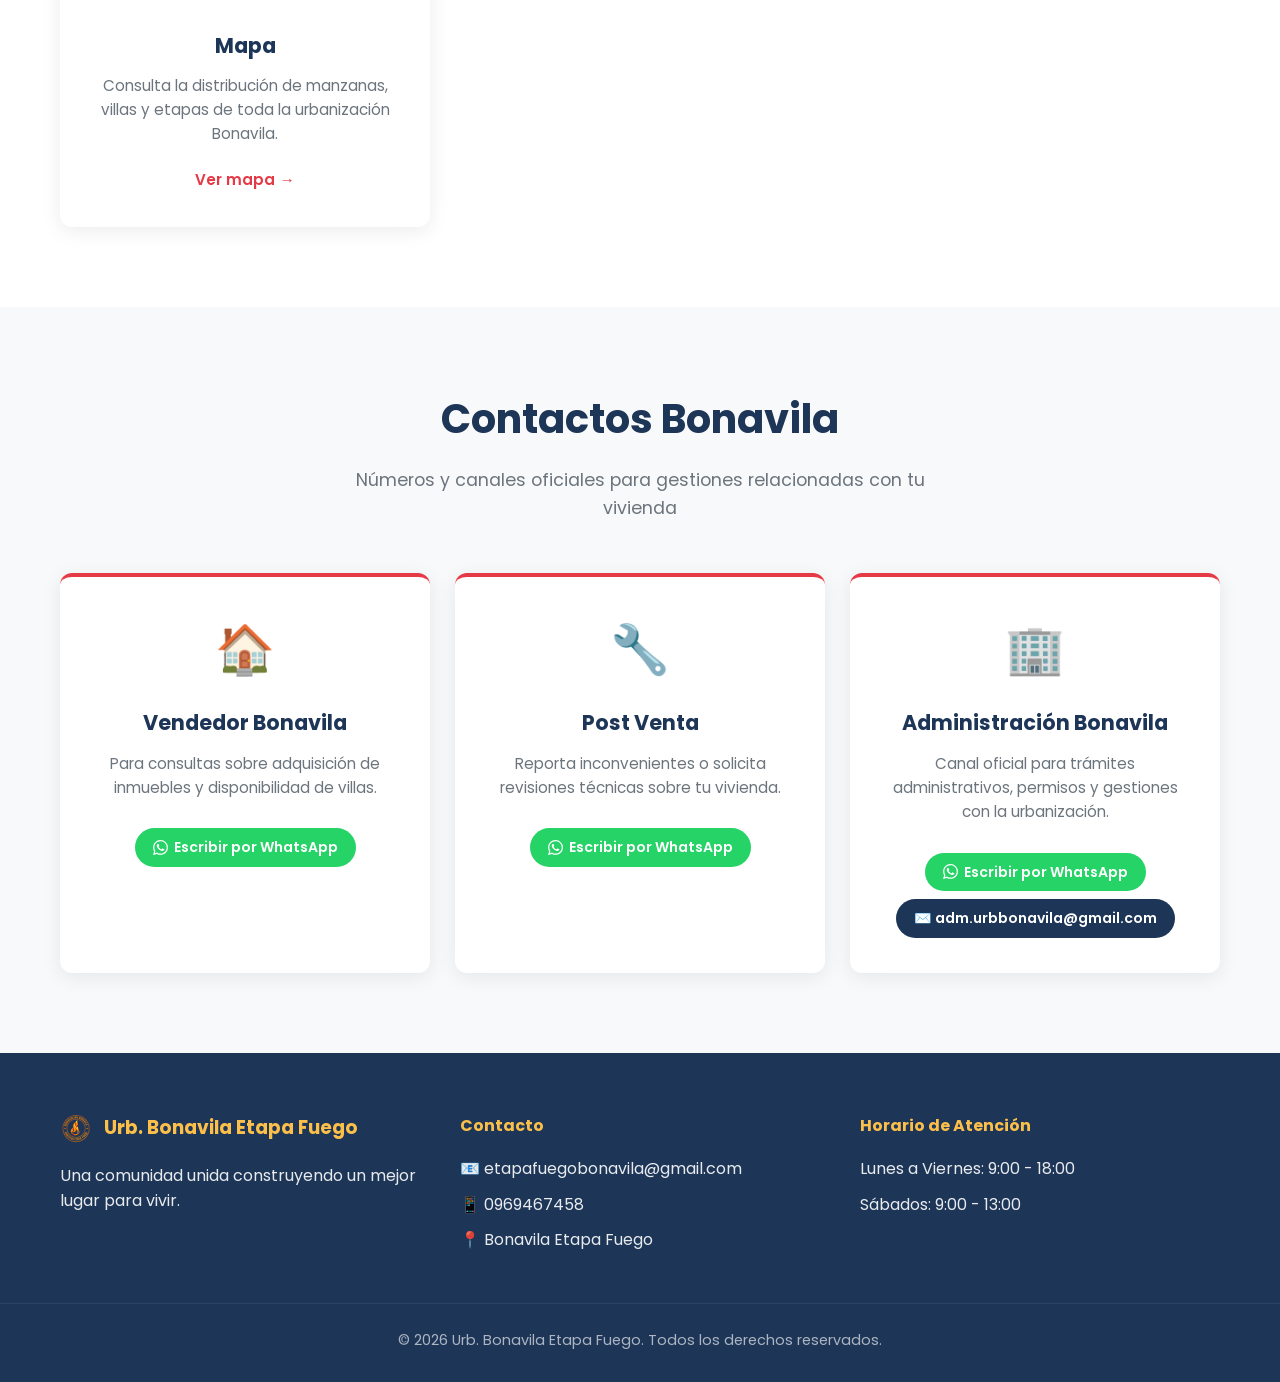
==== commit 9f9cfa71: "Add Anillados Fuego card and Bonavila contacts Insert a new 'Anillados Fuego' service card into empr" ====
--- a/index.html
+++ b/index.html
@@ -57,6 +57,52 @@
         </section>
     </main>
 
+    <!-- CONTACTO BONAVILA -->
+    <section class="section" id="contacto" style="background: var(--light-gray);">
+        <div class="container">
+            <div class="section-header">
+                <h2>Contactos Bonavila</h2>
+                <p>Números y canales oficiales para gestiones relacionadas con tu vivienda</p>
+            </div>
+            <div class="highlights-grid">
+                <div class="highlight-card" style="cursor:default;">
+                    <div class="highlight-icon">🏠</div>
+                    <h3>Vendedor Bonavila</h3>
+                    <p>Para consultas sobre adquisición de inmuebles y disponibilidad de villas.</p>
+                    <a href="https://wa.me/593959086168" target="_blank" rel="noopener noreferrer"
+                       style="display:inline-flex;align-items:center;gap:6px;margin-top:8px;padding:8px 18px;background:#25d366;color:#fff;border-radius:50px;font-size:0.88rem;font-weight:600;text-decoration:none;">
+                        <svg xmlns="http://www.w3.org/2000/svg" width="15" height="15" viewBox="0 0 24 24" fill="currentColor"><path d="M17.472 14.382c-.297-.149-1.758-.867-2.03-.967-.273-.099-.471-.148-.67.15-.197.297-.767.966-.94 1.164-.173.199-.347.223-.644.075-.297-.15-1.255-.463-2.39-1.475-.883-.788-1.48-1.761-1.653-2.059-.173-.297-.018-.458.13-.606.134-.133.298-.347.446-.52.149-.174.198-.298.298-.497.099-.198.05-.371-.025-.52-.075-.149-.669-1.612-.916-2.207-.242-.579-.487-.5-.669-.51-.173-.008-.371-.01-.57-.01-.198 0-.52.074-.792.372-.272.297-1.04 1.016-1.04 2.479 0 1.462 1.065 2.875 1.213 3.074.149.198 2.096 3.2 5.077 4.487.709.306 1.262.489 1.694.625.712.227 1.36.195 1.871.118.571-.085 1.758-.719 2.006-1.413.248-.694.248-1.289.173-1.413-.074-.124-.272-.198-.57-.347m-5.421 7.403h-.004a9.87 9.87 0 01-5.031-1.378l-.361-.214-3.741.982.998-3.648-.235-.374a9.86 9.86 0 01-1.51-5.26c.001-5.45 4.436-9.884 9.888-9.884 2.64 0 5.122 1.03 6.988 2.898a9.825 9.825 0 012.893 6.994c-.003 5.45-4.437 9.884-9.885 9.884m8.413-18.297A11.815 11.815 0 0012.05 0C5.495 0 .16 5.335.157 11.892c0 2.096.547 4.142 1.588 5.945L.057 24l6.305-1.654a11.882 11.882 0 005.683 1.448h.005c6.554 0 11.89-5.335 11.893-11.893a11.821 11.821 0 00-3.48-8.413z"/></svg>
+                        Escribir por WhatsApp
+                    </a>
+                </div>
+                <div class="highlight-card" style="cursor:default;">
+                    <div class="highlight-icon">🔧</div>
+                    <h3>Post Venta</h3>
+                    <p>Reporta inconvenientes o solicita revisiones técnicas sobre tu vivienda.</p>
+                    <a href="https://wa.me/593994478461" target="_blank" rel="noopener noreferrer"
+                       style="display:inline-flex;align-items:center;gap:6px;margin-top:8px;padding:8px 18px;background:#25d366;color:#fff;border-radius:50px;font-size:0.88rem;font-weight:600;text-decoration:none;">
+                        <svg xmlns="http://www.w3.org/2000/svg" width="15" height="15" viewBox="0 0 24 24" fill="currentColor"><path d="M17.472 14.382c-.297-.149-1.758-.867-2.03-.967-.273-.099-.471-.148-.67.15-.197.297-.767.966-.94 1.164-.173.199-.347.223-.644.075-.297-.15-1.255-.463-2.39-1.475-.883-.788-1.48-1.761-1.653-2.059-.173-.297-.018-.458.13-.606.134-.133.298-.347.446-.52.149-.174.198-.298.298-.497.099-.198.05-.371-.025-.52-.075-.149-.669-1.612-.916-2.207-.242-.579-.487-.5-.669-.51-.173-.008-.371-.01-.57-.01-.198 0-.52.074-.792.372-.272.297-1.04 1.016-1.04 2.479 0 1.462 1.065 2.875 1.213 3.074.149.198 2.096 3.2 5.077 4.487.709.306 1.262.489 1.694.625.712.227 1.36.195 1.871.118.571-.085 1.758-.719 2.006-1.413.248-.694.248-1.289.173-1.413-.074-.124-.272-.198-.57-.347m-5.421 7.403h-.004a9.87 9.87 0 01-5.031-1.378l-.361-.214-3.741.982.998-3.648-.235-.374a9.86 9.86 0 01-1.51-5.26c.001-5.45 4.436-9.884 9.888-9.884 2.64 0 5.122 1.03 6.988 2.898a9.825 9.825 0 012.893 6.994c-.003 5.45-4.437 9.884-9.885 9.884m8.413-18.297A11.815 11.815 0 0012.05 0C5.495 0 .16 5.335.157 11.892c0 2.096.547 4.142 1.588 5.945L.057 24l6.305-1.654a11.882 11.882 0 005.683 1.448h.005c6.554 0 11.89-5.335 11.893-11.893a11.821 11.821 0 00-3.48-8.413z"/></svg>
+                        Escribir por WhatsApp
+                    </a>
+                </div>
+                <div class="highlight-card" style="cursor:default;">
+                    <div class="highlight-icon">🏢</div>
+                    <h3>Administración Bonavila</h3>
+                    <p>Canal oficial para trámites administrativos, permisos y gestiones con la urbanización.</p>
+                    <a href="https://wa.me/593992188657" target="_blank" rel="noopener noreferrer"
+                       style="display:inline-flex;align-items:center;gap:6px;margin-top:8px;padding:8px 18px;background:#25d366;color:#fff;border-radius:50px;font-size:0.88rem;font-weight:600;text-decoration:none;">
+                        <svg xmlns="http://www.w3.org/2000/svg" width="15" height="15" viewBox="0 0 24 24" fill="currentColor"><path d="M17.472 14.382c-.297-.149-1.758-.867-2.03-.967-.273-.099-.471-.148-.67.15-.197.297-.767.966-.94 1.164-.173.199-.347.223-.644.075-.297-.15-1.255-.463-2.39-1.475-.883-.788-1.48-1.761-1.653-2.059-.173-.297-.018-.458.13-.606.134-.133.298-.347.446-.52.149-.174.198-.298.298-.497.099-.198.05-.371-.025-.52-.075-.149-.669-1.612-.916-2.207-.242-.579-.487-.5-.669-.51-.173-.008-.371-.01-.57-.01-.198 0-.52.074-.792.372-.272.297-1.04 1.016-1.04 2.479 0 1.462 1.065 2.875 1.213 3.074.149.198 2.096 3.2 5.077 4.487.709.306 1.262.489 1.694.625.712.227 1.36.195 1.871.118.571-.085 1.758-.719 2.006-1.413.248-.694.248-1.289.173-1.413-.074-.124-.272-.198-.57-.347m-5.421 7.403h-.004a9.87 9.87 0 01-5.031-1.378l-.361-.214-3.741.982.998-3.648-.235-.374a9.86 9.86 0 01-1.51-5.26c.001-5.45 4.436-9.884 9.888-9.884 2.64 0 5.122 1.03 6.988 2.898a9.825 9.825 0 012.893 6.994c-.003 5.45-4.437 9.884-9.885 9.884m8.413-18.297A11.815 11.815 0 0012.05 0C5.495 0 .16 5.335.157 11.892c0 2.096.547 4.142 1.588 5.945L.057 24l6.305-1.654a11.882 11.882 0 005.683 1.448h.005c6.554 0 11.89-5.335 11.893-11.893a11.821 11.821 0 00-3.48-8.413z"/></svg>
+                        Escribir por WhatsApp
+                    </a>
+                    <a href="mailto:adm.urbbonavila@gmail.com"
+                       style="display:inline-flex;align-items:center;gap:6px;margin-top:8px;padding:8px 18px;background:var(--dark);color:#fff;border-radius:50px;font-size:0.88rem;font-weight:600;text-decoration:none;">
+                        ✉️ adm.urbbonavila@gmail.com
+                    </a>
+                </div>
+            </div>
+        </div>
+    </section>
+
     <div id="site-footer"></div>
 
     <script src="footer.js"></script>
